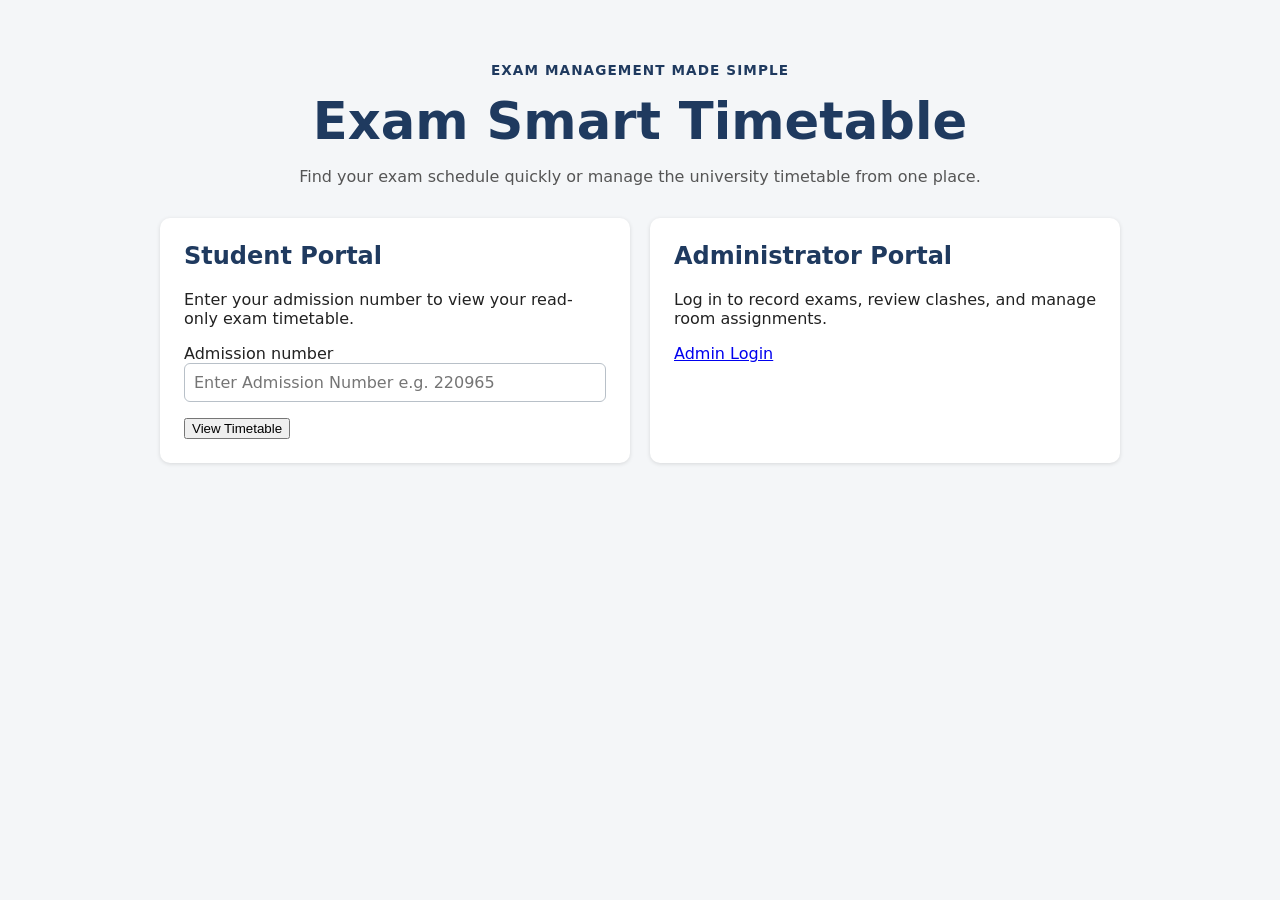
==== frontend/index.html @ 0414dc0b "added a homepage and a few patches" ====
<!DOCTYPE html>
<html lang="en">
<head>
    <meta charset="UTF-8">
    <meta name="viewport" content="width=device-width, initial-scale=1.0">
    <title>Exam Smart Timetable</title>
    <link rel="stylesheet" href="css/style.css">
</head>
<body class="landing-page">
    <main class="landing-container">
        <header class="landing-hero">
            <p class="eyebrow">Exam management made simple</p>
            <h1>Exam Smart Timetable</h1>
            <p>Find your exam schedule quickly or manage the university timetable from one place.</p>
        </header>

        <section class="portal-grid" aria-label="Portals">
            <article class="portal-card">
                <h2>Student Portal</h2>
                <p>Enter your admission number to view your read-only exam timetable.</p>
                <form id="student-search-form">
                    <label for="admission-number">Admission number</label>
                    <input id="admission-number" name="student_no" type="text"
                        placeholder="Enter Admission Number e.g. 220965" required>
                    <button class="btn" type="submit">View Timetable</button>
                </form>
            </article>
            <article class="portal-card">
                <h2>Administrator Portal</h2>
                <p>Log in to record exams, review clashes, and manage room assignments.</p>
                <a class="btn" href="/frontend/admin/login.html">Admin Login</a>
            </article>
        </section>
    </main>
    <script>
        document.getElementById("student-search-form").addEventListener("submit", event => {
            event.preventDefault();
            const admissionNumber = document.getElementById("admission-number").value.trim();
            if (admissionNumber) {
                window.location.href = `/frontend/student/timetable.html?student_no=${encodeURIComponent(admissionNumber)}`;
            }
        });
    </script>
</body>
</html>
---- frontend/css/style.css ----
/* ============================================
   STU-02: Status Badges
   ============================================ */

.badge {
  display: inline-block;
  padding: 0.2em 0.65em;
  font-size: 0.72rem;
  font-weight: 700;
  line-height: 1.2;
  text-transform: uppercase;
  letter-spacing: 0.03em;
  border-radius: 999px;
  white-space: nowrap;
  vertical-align: middle;
}

/* Confirmed — green */
.badge-confirmed, .badge-resolved {
  background-color: #d4edda;
  color: #155724;
  border: 1px solid #c3e6cb;
}

.badge-scheduled {
  background-color: #e2e8f0;
  color: #334155;
  border: 1px solid #cbd5e1;
}

.badge-pending_review {
  background-color: #fef08a;
  color: #713f12;
  border: 1px solid #fde047;
}

/* Clash flagged — yellow */
.badge-clash {
  background-color: #fff3cd;
  color: #856404;
  border: 1px solid #ffeeba;
}

/* Pending — grey */
.badge-pending {
  background-color: #e2e3e5;
  color: #383d41;
  border: 1px solid #d6d8db;
}

.student-search {
  display: flex;
  align-items: end;
  gap: 10px;
  margin: 16px 0 24px;
}

.student-search label {
  font-weight: 600;
}

.student-search input {
  max-width: 260px;
  padding: 8px;
  border: 1px solid #b8c0c8;
  border-radius: 6px;
  font: inherit;
}

.landing-page {
  min-height: 100vh;
  margin: 0;
  background: #f4f6f8;
  color: #222;
  font-family: system-ui, sans-serif;
}

.landing-container {
  max-width: 960px;
  margin: 0 auto;
  padding: 48px 20px;
}

.landing-hero {
  text-align: center;
  margin-bottom: 32px;
}

.landing-hero h1 {
  margin: 8px 0;
  color: #1f3a5f;
  font-size: clamp(2rem, 5vw, 3.2rem);
}

.landing-hero p {
  color: #555;
}

.eyebrow {
  color: #1f3a5f !important;
  font-size: .85rem;
  font-weight: 700;
  letter-spacing: .08em;
  text-transform: uppercase;
}

.portal-grid {
  display: grid;
  grid-template-columns: repeat(auto-fit, minmax(260px, 1fr));
  gap: 20px;
}

.portal-card {
  padding: 24px;
  background: #fff;
  border-radius: 10px;
  box-shadow: 0 1px 4px rgba(0, 0, 0, .12);
}

.portal-card h2 {
  margin-top: 0;
  color: #1f3a5f;
}

.portal-card .btn {
  margin-top: 16px;
}

.portal-card input {
  width: 100%;
  box-sizing: border-box;
  padding: 9px;
  border: 1px solid #b8c0c8;
  border-radius: 6px;
  font: inherit;
}
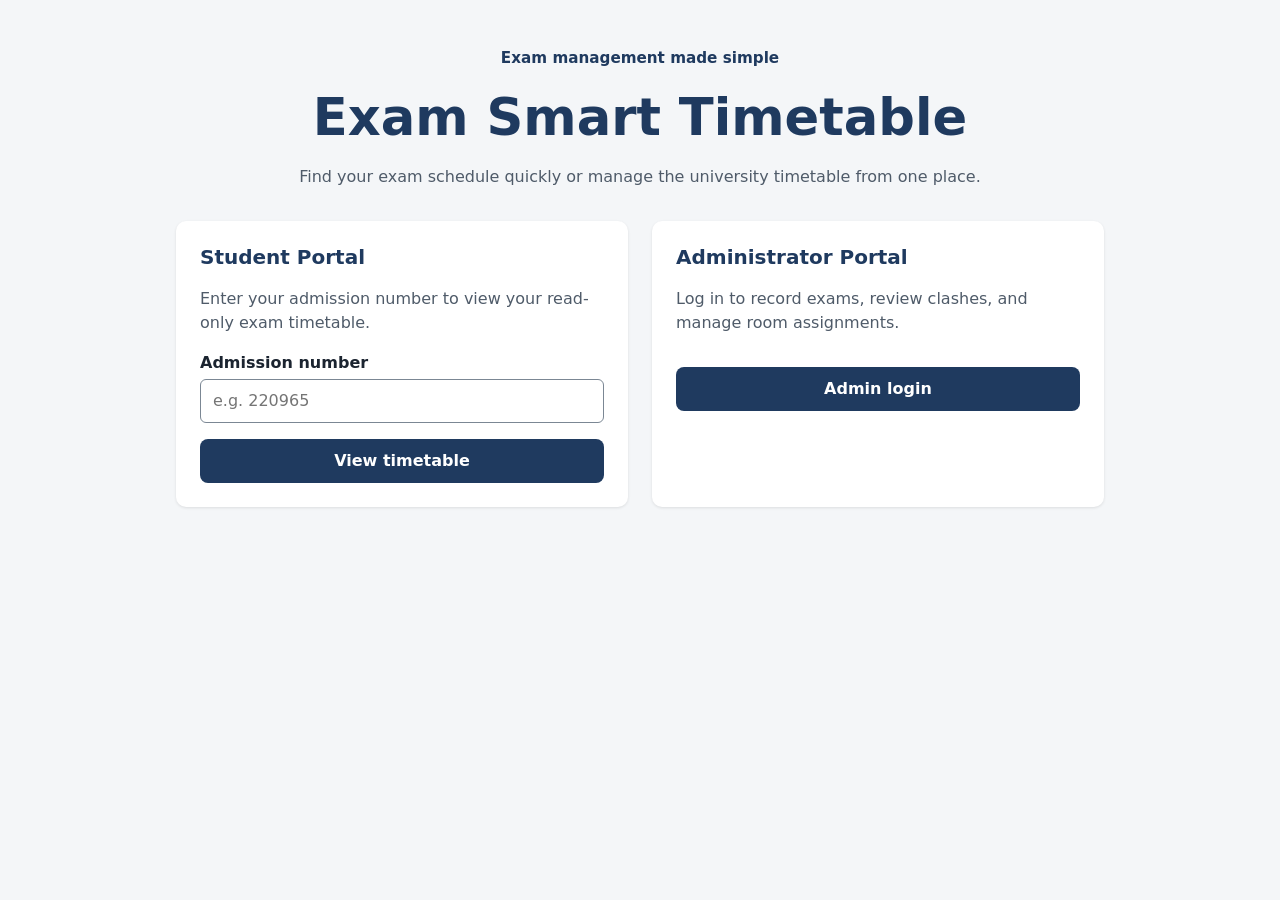
==== commit 2d3336eb: "Enhance student timetable portal with improved UI and functionality - Refactor JavaScript for better" ====
--- a/frontend/index.html
+++ b/frontend/index.html
@@ -21,14 +21,15 @@
                 <form id="student-search-form">
                     <label for="admission-number">Admission number</label>
                     <input id="admission-number" name="student_no" type="text"
-                        placeholder="Enter Admission Number e.g. 220965" required>
-                    <button class="btn" type="submit">View Timetable</button>
+                        autocomplete="off" spellcheck="false"
+                        placeholder="e.g. 220965" required>
+                    <button class="btn" type="submit">View timetable</button>
                 </form>
             </article>
             <article class="portal-card">
                 <h2>Administrator Portal</h2>
                 <p>Log in to record exams, review clashes, and manage room assignments.</p>
-                <a class="btn" href="/frontend/admin/login.html">Admin Login</a>
+                <a class="btn" href="/frontend/admin/login.html">Admin login</a>
             </article>
         </section>
     </main>
--- a/frontend/css/style.css
+++ b/frontend/css/style.css
@@ -1,136 +1,359 @@
-/* ============================================
-   STU-02: Status Badges
-   ============================================ */
-
+/* =====================================================================
+   Exam Smart Timetable - shared stylesheet
+   Loaded by EVERY page (landing, student, admin). admin.css only adds
+   admin-specific layout on top of this file.
+   ===================================================================== */
+
+/* ---------- Design tokens ---------- */
+:root {
+  --primary: #1f3a5f;
+  --primary-hover: #162d4b;
+  --bg: #f4f6f8;
+  --surface: #ffffff;
+  --text: #1b2430;
+  --muted: #4f5b69;          /* 6:1 on white, 5.5:1 on --bg */
+  --line: #d9dee3;           /* decorative dividers */
+  --border: #7b8794;         /* form-control borders (3:1+) */
+  --focus: #1d6fd8;
+  --radius: 8px;
+  --shadow: 0 1px 3px rgba(0, 0, 0, 0.1);
+  --space-1: 0.5rem;
+  --space-2: 1rem;
+  --space-3: 1.5rem;
+  --space-4: 2rem;
+  --font: system-ui, -apple-system, "Segoe UI", Roboto, "Helvetica Neue", Arial, sans-serif;
+}
+
+/* ---------- Base ---------- */
+* { box-sizing: border-box; }
+
+html { font-size: 100%; }
+
+body {
+  margin: 0;
+  font-family: var(--font);
+  font-size: 1rem;
+  line-height: 1.5;
+  background: var(--bg);
+  color: var(--text);
+}
+
+h1, h2, h3 { line-height: 1.25; color: var(--primary); }
+h1 { margin: 0 0 var(--space-2); font-size: 1.75rem; }
+h2 { font-size: 1.25rem; }
+h3 { font-size: 1.1rem; }
+
+a { color: var(--primary); }
+
+:focus-visible {
+  outline: 3px solid var(--focus);
+  outline-offset: 2px;
+}
+
+.hidden { display: none !important; }
+
+.sr-only {
+  position: absolute;
+  width: 1px;
+  height: 1px;
+  margin: -1px;
+  padding: 0;
+  overflow: hidden;
+  clip: rect(0, 0, 0, 0);
+  white-space: nowrap;
+  border: 0;
+}
+
+/* ---------- Buttons ---------- */
+.btn {
+  display: inline-flex;
+  align-items: center;
+  justify-content: center;
+  min-height: 44px;
+  padding: 0.5rem 1.1rem;
+  border: 0;
+  border-radius: var(--radius);
+  background: var(--primary);
+  color: #fff;
+  font: inherit;
+  font-weight: 600;
+  text-decoration: none;
+  cursor: pointer;
+}
+.btn:hover { background: var(--primary-hover); }
+.btn:disabled,
+.btn[aria-disabled="true"] { opacity: 0.6; cursor: not-allowed; }
+.btn.light { background: #e3e7ea; color: var(--text); }
+.btn.light:hover { background: #d3d9de; }
+.btn.small { min-height: 36px; padding: 0.25rem 0.8rem; font-size: 0.9rem; }
+
+/* ---------- Forms ---------- */
+label { display: block; margin: var(--space-2) 0 0.25rem; font-weight: 600; }
+input, select {
+  display: block;
+  width: 100%;
+  min-height: 44px;
+  padding: 0.5rem 0.75rem;
+  border: 1px solid var(--border);
+  border-radius: 6px;
+  background: var(--surface);
+  color: var(--text);
+  font: inherit;       /* 1rem, avoids iOS zoom-on-focus */
+}
+
+/* ---------- Cards and messages ---------- */
+.card {
+  margin-bottom: var(--space-2);
+  padding: var(--space-2);
+  background: var(--surface);
+  border-radius: var(--radius);
+  box-shadow: var(--shadow);
+}
+
+.msg {
+  margin-bottom: 0.75rem;
+  padding: 0.65rem 0.9rem;
+  border-radius: 6px;
+}
+.msg.success { background: #bbf7d0; color: #14532d; }
+.msg.error   { background: #fecaca; color: #7f1d1d; }
+.msg.info    { background: #dbeafe; color: #1e3a8a; }
+
+.warning-box {
+  margin: 0.75rem 0;
+  padding: 0.65rem 0.9rem;
+  background: #fef08a;
+  border: 1px solid #fde047;
+  border-radius: 6px;
+  color: #713f12;
+}
+
+/* ---------- Status badges (shared by student and admin pages) ---------- */
 .badge {
   display: inline-block;
-  padding: 0.2em 0.65em;
-  font-size: 0.72rem;
+  padding: 0.15rem 0.7rem;
+  border: 1px solid transparent;
+  border-radius: 999px;
+  font-size: 0.8rem;
   font-weight: 700;
-  line-height: 1.2;
-  text-transform: uppercase;
-  letter-spacing: 0.03em;
-  border-radius: 999px;
+  line-height: 1.4;
   white-space: nowrap;
   vertical-align: middle;
 }
-
-/* Confirmed — green */
-.badge-confirmed, .badge-resolved {
-  background-color: #d4edda;
-  color: #155724;
-  border: 1px solid #c3e6cb;
-}
-
-.badge-scheduled {
-  background-color: #e2e8f0;
-  color: #334155;
-  border: 1px solid #cbd5e1;
-}
-
-.badge-pending_review {
-  background-color: #fef08a;
-  color: #713f12;
-  border: 1px solid #fde047;
-}
-
-/* Clash flagged — yellow */
-.badge-clash {
-  background-color: #fff3cd;
-  color: #856404;
-  border: 1px solid #ffeeba;
-}
-
-/* Pending — grey */
-.badge-pending {
-  background-color: #e2e3e5;
-  color: #383d41;
-  border: 1px solid #d6d8db;
-}
-
-.student-search {
+/* student wording */
+.badge-confirmed { background: #bbf7d0; color: #14532d; border-color: #86efac; }
+.badge-clash     { background: #fef08a; color: #713f12; border-color: #fde047; }
+.badge-pending   { background: #e2e3e5; color: #383d41; border-color: #cbd0d4; }
+/* admin wording (raw backend statuses) */
+.badge-scheduled      { background: #e2e8f0; color: #334155; border-color: #cbd5e1; }
+.badge-pending_review { background: #fef08a; color: #713f12; border-color: #fde047; }
+.badge-resolved       { background: #bbf7d0; color: #14532d; border-color: #86efac; }
+
+/* ---------- Toasts ---------- */
+.toast-region {
+  position: fixed;
+  right: var(--space-2);
+  bottom: var(--space-2);
+  left: var(--space-2);
+  z-index: 1000;
   display: flex;
-  align-items: end;
-  gap: 10px;
-  margin: 16px 0 24px;
-}
-
-.student-search label {
-  font-weight: 600;
-}
-
-.student-search input {
-  max-width: 260px;
-  padding: 8px;
-  border: 1px solid #b8c0c8;
-  border-radius: 6px;
-  font: inherit;
-}
-
-.landing-page {
-  min-height: 100vh;
-  margin: 0;
-  background: #f4f6f8;
-  color: #222;
-  font-family: system-ui, sans-serif;
-}
+  flex-direction: column;
+  align-items: flex-end;
+  gap: 0.5rem;
+  pointer-events: none;
+}
+.toast {
+  max-width: 100%;
+  padding: 0.75rem 1rem;
+  border-radius: var(--radius);
+  background: #14532d;
+  color: #fff;
+  box-shadow: 0 4px 12px rgba(0, 0, 0, 0.25);
+  pointer-events: auto;
+}
+.toast-error { background: #7f1d1d; }
+
+/* =====================================================================
+   Landing page
+   ===================================================================== */
+.landing-page { min-height: 100vh; }
 
 .landing-container {
   max-width: 960px;
   margin: 0 auto;
-  padding: 48px 20px;
-}
-
-.landing-hero {
-  text-align: center;
-  margin-bottom: 32px;
-}
-
-.landing-hero h1 {
-  margin: 8px 0;
-  color: #1f3a5f;
-  font-size: clamp(2rem, 5vw, 3.2rem);
-}
-
-.landing-hero p {
-  color: #555;
-}
-
-.eyebrow {
-  color: #1f3a5f !important;
-  font-size: .85rem;
-  font-weight: 700;
-  letter-spacing: .08em;
-  text-transform: uppercase;
-}
+  padding: var(--space-4) var(--space-2);
+}
+
+.landing-hero { margin-bottom: var(--space-4); text-align: center; }
+.landing-hero h1 { margin: 0.5rem 0; font-size: clamp(2rem, 5vw, 3.2rem); }
+.landing-hero p { color: var(--muted); }
+.landing-hero .eyebrow { color: var(--primary); font-size: 0.95rem; font-weight: 700; }
 
 .portal-grid {
   display: grid;
   grid-template-columns: repeat(auto-fit, minmax(260px, 1fr));
-  gap: 20px;
+  gap: var(--space-3);
 }
 
 .portal-card {
-  padding: 24px;
-  background: #fff;
+  padding: var(--space-3);
+  background: var(--surface);
   border-radius: 10px;
-  box-shadow: 0 1px 4px rgba(0, 0, 0, .12);
-}
-
-.portal-card h2 {
-  margin-top: 0;
-  color: #1f3a5f;
-}
-
-.portal-card .btn {
-  margin-top: 16px;
-}
-
-.portal-card input {
+  box-shadow: var(--shadow);
+}
+.portal-card h2 { margin-top: 0; }
+.portal-card p { margin-top: 0; color: var(--muted); }
+.portal-card .btn { width: 100%; margin-top: var(--space-2); }
+
+/* =====================================================================
+   Student timetable page
+   ===================================================================== */
+.container { max-width: 960px; margin: 0 auto; padding: var(--space-3) var(--space-2) var(--space-4); }
+
+.student-search {
+  display: flex;
+  flex-wrap: wrap;
+  align-items: flex-end;
+  gap: 0.75rem;
+  margin: var(--space-2) 0 var(--space-3);
+}
+.student-search .field { flex: 1 1 220px; max-width: 360px; }
+.student-search label { margin-top: 0; }
+
+.error-banner {
+  margin-bottom: var(--space-2);
+  padding: 0.75rem 1rem;
+  background: #fecaca;
+  border-left: 4px solid #b91c1c;
+  border-radius: 6px;
+  color: #7f1d1d;
+}
+.error-banner p { margin: 0; }
+
+.state-message { color: var(--muted); }
+
+.student-summary { margin: 0 0 var(--space-2); color: var(--muted); }
+
+/* "Next exam" highlight */
+.next-exam {
+  margin-bottom: var(--space-3);
+  padding: var(--space-2) var(--space-3);
+  background: var(--surface);
+  border-left: 6px solid var(--primary);
+  border-radius: var(--radius);
+  box-shadow: var(--shadow);
+}
+.next-exam h2 { margin: 0 0 0.25rem; font-size: 1rem; color: var(--muted); }
+.next-exam .next-title { margin: 0; font-size: 1.35rem; font-weight: 700; color: var(--primary); }
+.next-exam .next-when { margin: 0.25rem 0 0; font-weight: 600; }
+.next-exam .next-meta { margin: 0.25rem 0 0; color: var(--muted); }
+
+/* Legend */
+.badge-legend {
+  display: flex;
+  flex-wrap: wrap;
+  gap: 0.5rem 1.25rem;
+  margin: 0 0 var(--space-2);
+  padding: 0;
+  list-style: none;
+  font-size: 0.9rem;
+  color: var(--muted);
+}
+.badge-legend .badge { margin-right: 0.4rem; }
+
+/* Timetable table (desktop) */
+.timetable-table {
+  position: relative;       /* keeps .sr-only / hidden header inside the table */
   width: 100%;
-  box-sizing: border-box;
-  padding: 9px;
-  border: 1px solid #b8c0c8;
-  border-radius: 6px;
-  font: inherit;
-}+  border-collapse: collapse;
+  background: var(--surface);
+  border-radius: var(--radius);
+  box-shadow: var(--shadow);
+  overflow: hidden;
+}
+.timetable-table th,
+.timetable-table td {
+  padding: 0.75rem 0.9rem;
+  border-bottom: 1px solid var(--line);
+  text-align: left;
+  vertical-align: top;
+}
+.timetable-table th { background: #f9fafb; font-size: 0.9rem; }
+.timetable-table tr:last-child td { border-bottom: 0; }
+.timetable-table .flag-note { display: block; margin-top: 0.35rem; font-size: 0.85rem; color: var(--muted); }
+
+.timetable-table tr.is-next td { background: #eef4fb; }
+.timetable-table tr.is-past td { background: #f1f3f5; color: var(--muted); }
+
+/* Wide screens: keep short values (code, date, time, room) on one line */
+@media (min-width: 641px) {
+  .timetable-table th { white-space: nowrap; }
+  .timetable-table td:nth-child(1),
+  .timetable-table td:nth-child(3),
+  .timetable-table td:nth-child(4),
+  .timetable-table td:nth-child(5) { white-space: nowrap; }
+}
+
+/* ---------- Mobile: table becomes stacked cards ---------- */
+@media (max-width: 640px) {
+  h1 { font-size: 1.5rem; }
+  .container { padding-left: 0.75rem; padding-right: 0.75rem; }
+  .student-search .field { max-width: none; flex-basis: 100%; }
+  .student-search .btn { width: 100%; }
+
+  .timetable-table,
+  .timetable-table tbody,
+  .timetable-table tr,
+  .timetable-table td {
+    display: block;
+    width: 100%;
+  }
+  .timetable-table { background: transparent; box-shadow: none; overflow: visible; }
+  .timetable-table thead {
+    position: absolute;
+    width: 1px;
+    height: 1px;
+    overflow: hidden;
+    clip: rect(0, 0, 0, 0);
+  }
+  .timetable-table tr {
+    margin-bottom: 0.75rem;
+    padding: 0.5rem 0.9rem;
+    background: var(--surface);
+    border: 1px solid var(--line);
+    border-radius: var(--radius);
+    box-shadow: var(--shadow);
+  }
+  .timetable-table tr.is-next { border-left: 6px solid var(--primary); }
+  .timetable-table tr.is-next td,
+  .timetable-table tr.is-past td { background: transparent; }
+  .timetable-table tr.is-past { background: #f1f3f5; }
+  .timetable-table td {
+    display: flex;
+    justify-content: space-between;
+    gap: 1rem;
+    padding: 0.4rem 0;
+    border-bottom: 0;
+    text-align: right;
+  }
+  .timetable-table td::before {
+    content: attr(data-label);
+    flex: none;
+    font-weight: 600;
+    color: var(--muted);
+    text-align: left;
+  }
+  .timetable-table td[data-label="Status"] { flex-wrap: wrap; }
+  .timetable-table .flag-note { flex-basis: 100%; margin-top: 0; text-align: left; }
+
+  .toast-region { align-items: stretch; }
+}
+
+/* Larger tap targets on touch devices */
+@media (pointer: coarse) {
+  .btn.small { min-height: 44px; }
+}
+
+@media (prefers-reduced-motion: no-preference) {
+  .btn { transition: background-color 0.15s ease; }
+}
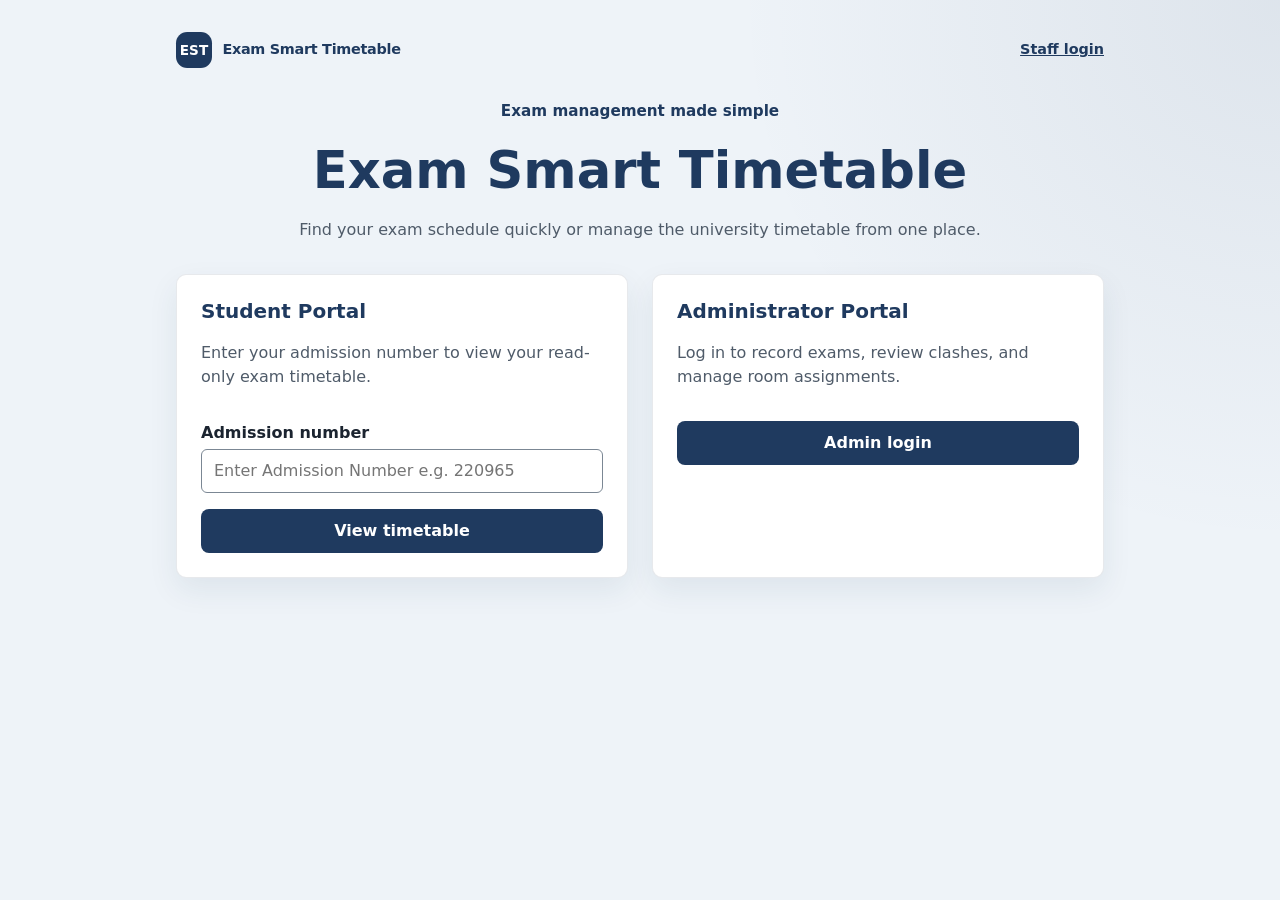
==== commit b1bc3a38: "prepared for the demo flow" ====
--- a/frontend/index.html
+++ b/frontend/index.html
@@ -1,46 +1,54 @@
-<!DOCTYPE html>
-<html lang="en">
-<head>
-    <meta charset="UTF-8">
-    <meta name="viewport" content="width=device-width, initial-scale=1.0">
-    <title>Exam Smart Timetable</title>
-    <link rel="stylesheet" href="css/style.css">
-</head>
-<body class="landing-page">
-    <main class="landing-container">
-        <header class="landing-hero">
-            <p class="eyebrow">Exam management made simple</p>
-            <h1>Exam Smart Timetable</h1>
-            <p>Find your exam schedule quickly or manage the university timetable from one place.</p>
-        </header>
-
-        <section class="portal-grid" aria-label="Portals">
-            <article class="portal-card">
-                <h2>Student Portal</h2>
-                <p>Enter your admission number to view your read-only exam timetable.</p>
-                <form id="student-search-form">
-                    <label for="admission-number">Admission number</label>
-                    <input id="admission-number" name="student_no" type="text"
-                        autocomplete="off" spellcheck="false"
-                        placeholder="e.g. 220965" required>
-                    <button class="btn" type="submit">View timetable</button>
-                </form>
-            </article>
-            <article class="portal-card">
-                <h2>Administrator Portal</h2>
-                <p>Log in to record exams, review clashes, and manage room assignments.</p>
-                <a class="btn" href="/frontend/admin/login.html">Admin login</a>
-            </article>
-        </section>
-    </main>
-    <script>
-        document.getElementById("student-search-form").addEventListener("submit", event => {
-            event.preventDefault();
-            const admissionNumber = document.getElementById("admission-number").value.trim();
-            if (admissionNumber) {
-                window.location.href = `/frontend/student/timetable.html?student_no=${encodeURIComponent(admissionNumber)}`;
-            }
-        });
-    </script>
-</body>
-</html>
+<!DOCTYPE html>
+<html lang="en">
+<head>
+    <meta charset="UTF-8">
+    <meta name="viewport" content="width=device-width, initial-scale=1.0">
+    <title>Exam Smart Timetable</title>
+    <link rel="icon" href="favicon.svg" type="image/svg+xml">
+    <link rel="stylesheet" href="css/style.css">
+</head>
+<body class="landing-page">
+    <main class="landing-container">
+        <div class="landing-topbar">
+            <a class="brand-lockup" href="/">
+                <span class="brand-mark" aria-hidden="true">EST</span>
+                <span>Exam Smart Timetable</span>
+            </a>
+            <a href="/frontend/admin/login.html">Staff login</a>
+        </div>
+        <header class="landing-hero">
+            <p class="eyebrow">Exam management made simple</p>
+            <h1>Exam Smart Timetable</h1>
+            <p>Find your exam schedule quickly or manage the university timetable from one place.</p>
+        </header>
+
+        <section class="portal-grid" aria-label="Portals">
+            <article class="portal-card">
+                <h2>Student Portal</h2>
+                <p>Enter your admission number to view your read-only exam timetable.</p>
+                <form id="student-search-form">
+                    <label for="admission-number">Admission number</label>
+                    <input id="admission-number" name="student_no" type="text"
+                        autocomplete="off" spellcheck="false"
+                        placeholder="Enter Admission Number e.g. 220965" required>
+                    <button class="btn" type="submit">View timetable</button>
+                </form>
+            </article>
+            <article class="portal-card">
+                <h2>Administrator Portal</h2>
+                <p>Log in to record exams, review clashes, and manage room assignments.</p>
+                <a class="btn" href="/frontend/admin/login.html">Admin login</a>
+            </article>
+        </section>
+    </main>
+    <script>
+        document.getElementById("student-search-form").addEventListener("submit", event => {
+            event.preventDefault();
+            const admissionNumber = document.getElementById("admission-number").value.trim();
+            if (admissionNumber) {
+                window.location.href = `/frontend/student/timetable.html?student_no=${encodeURIComponent(admissionNumber)}`;
+            }
+        });
+    </script>
+</body>
+</html>
--- a/frontend/css/style.css
+++ b/frontend/css/style.css
@@ -8,7 +8,7 @@
 :root {
   --primary: #1f3a5f;
   --primary-hover: #162d4b;
-  --bg: #f4f6f8;
+  --bg: #eef3f8;
   --surface: #ffffff;
   --text: #1b2430;
   --muted: #4f5b69;          /* 6:1 on white, 5.5:1 on --bg */
@@ -34,7 +34,9 @@
   font-family: var(--font);
   font-size: 1rem;
   line-height: 1.5;
-  background: var(--bg);
+  background:
+    radial-gradient(circle at top right, rgba(31, 58, 95, 0.08), transparent 34rem),
+    var(--bg);
   color: var(--text);
 }
 
@@ -44,6 +46,10 @@
 h3 { font-size: 1.1rem; }
 
 a { color: var(--primary); }
+
+button,
+input,
+select { -webkit-tap-highlight-color: transparent; }
 
 :focus-visible {
   outline: 3px solid var(--focus);
@@ -184,6 +190,40 @@
   padding: var(--space-4) var(--space-2);
 }
 
+.brand-lockup {
+  display: inline-flex;
+  align-items: center;
+  gap: 0.65rem;
+  color: var(--primary);
+  font-weight: 800;
+  letter-spacing: -0.02em;
+  text-decoration: none;
+}
+
+.brand-mark {
+  display: inline-grid;
+  width: 2.25rem;
+  height: 2.25rem;
+  place-items: center;
+  border-radius: 0.7rem;
+  background: var(--primary);
+  color: #fff;
+  font-size: 0.85rem;
+  letter-spacing: 0;
+}
+
+.landing-topbar {
+  display: flex;
+  justify-content: space-between;
+  align-items: center;
+  margin-bottom: var(--space-4);
+}
+
+.landing-topbar a {
+  font-size: 0.9rem;
+  font-weight: 700;
+}
+
 .landing-hero { margin-bottom: var(--space-4); text-align: center; }
 .landing-hero h1 { margin: 0.5rem 0; font-size: clamp(2rem, 5vw, 3.2rem); }
 .landing-hero p { color: var(--muted); }
@@ -196,19 +236,35 @@
 }
 
 .portal-card {
+  display: flex;
+  flex-direction: column;
   padding: var(--space-3);
   background: var(--surface);
   border-radius: 10px;
-  box-shadow: var(--shadow);
+  border: 1px solid rgba(123, 135, 148, 0.18);
+  box-shadow: 0 12px 30px rgba(31, 58, 95, 0.08);
 }
 .portal-card h2 { margin-top: 0; }
 .portal-card p { margin-top: 0; color: var(--muted); }
+.portal-card form { margin-top: auto; }
 .portal-card .btn { width: 100%; margin-top: var(--space-2); }
 
 /* =====================================================================
    Student timetable page
    ===================================================================== */
 .container { max-width: 960px; margin: 0 auto; padding: var(--space-3) var(--space-2) var(--space-4); }
+
+.student-header {
+  display: flex;
+  align-items: flex-start;
+  justify-content: space-between;
+  gap: var(--space-2);
+  margin-bottom: var(--space-2);
+}
+
+.student-header h1 { margin-bottom: 0.25rem; }
+.student-header p { margin: 0; color: var(--muted); }
+.student-header .brand-lockup { margin-bottom: var(--space-2); }
 
 .student-search {
   display: flex;
@@ -284,6 +340,7 @@
 
 .timetable-table tr.is-next td { background: #eef4fb; }
 .timetable-table tr.is-past td { background: #f1f3f5; color: var(--muted); }
+.timetable-table tr.is-past .badge { opacity: 0.8; }
 
 /* Wide screens: keep short values (code, date, time, room) on one line */
 @media (min-width: 641px) {
@@ -298,6 +355,7 @@
 @media (max-width: 640px) {
   h1 { font-size: 1.5rem; }
   .container { padding-left: 0.75rem; padding-right: 0.75rem; }
+  .student-header { display: block; }
   .student-search .field { max-width: none; flex-basis: 100%; }
   .student-search .btn { width: 100%; }
 
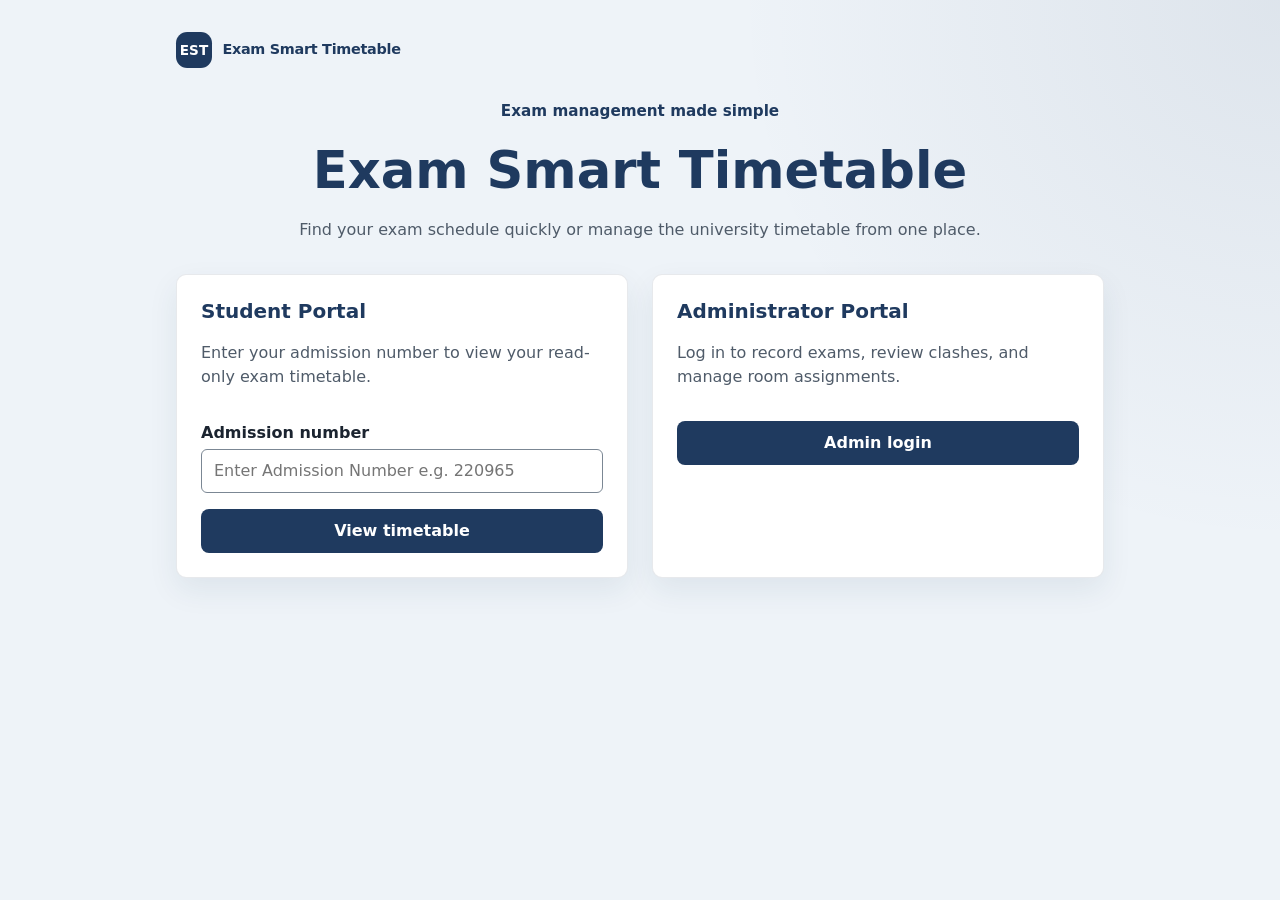
==== commit fef0e370: "prepared for the demo flow" ====
--- a/frontend/index.html
+++ b/frontend/index.html
@@ -4,8 +4,8 @@
     <meta charset="UTF-8">
     <meta name="viewport" content="width=device-width, initial-scale=1.0">
     <title>Exam Smart Timetable</title>
-    <link rel="icon" href="favicon.svg" type="image/svg+xml">
-    <link rel="stylesheet" href="css/style.css">
+    <link rel="icon" href="/frontend/favicon.svg" type="image/svg+xml">
+    <link rel="stylesheet" href="/frontend/css/style.css">
 </head>
 <body class="landing-page">
     <main class="landing-container">
@@ -14,7 +14,6 @@
                 <span class="brand-mark" aria-hidden="true">EST</span>
                 <span>Exam Smart Timetable</span>
             </a>
-            <a href="/frontend/admin/login.html">Staff login</a>
         </div>
         <header class="landing-hero">
             <p class="eyebrow">Exam management made simple</p>
